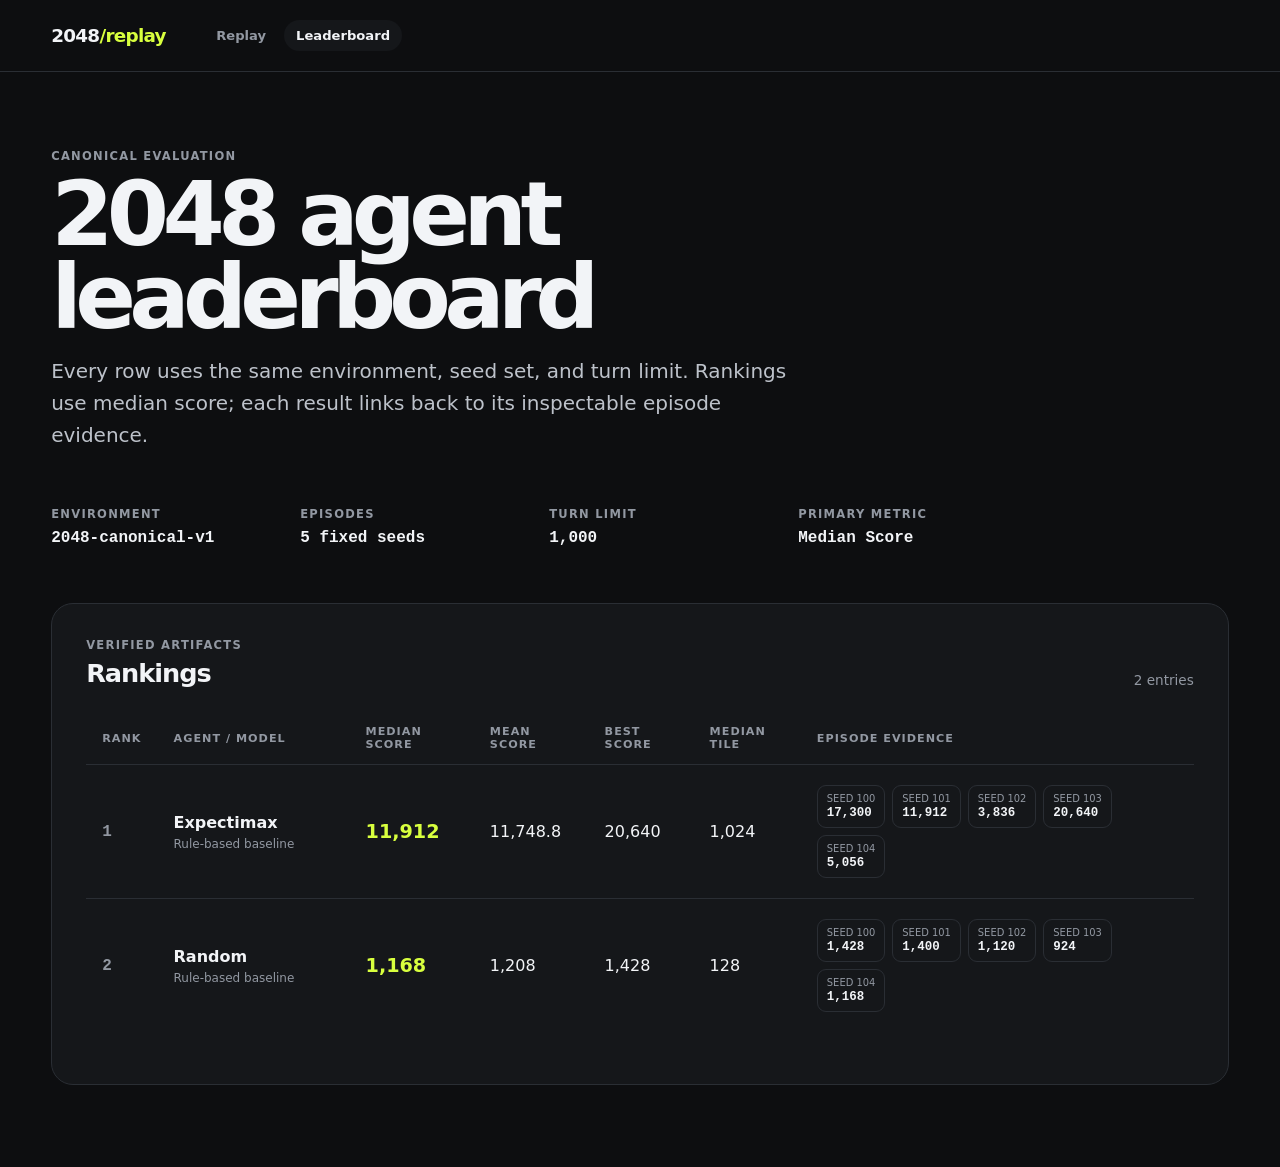
==== viewer/leaderboard.html @ 8c12ebd9 "Add leaderboard and contain replay log" ====
<!doctype html>
<html lang="en">
  <head>
    <meta charset="utf-8" />
    <meta name="viewport" content="width=device-width, initial-scale=1" />
    <meta name="description" content="Compare reproducible 2048 agent evaluations and open every recorded episode." />
    <title>2048 Agent Leaderboard</title>
    <link rel="stylesheet" href="styles.css" />
  </head>
  <body class="leaderboard-page">
    <header class="site-header">
      <div class="header-primary">
        <a class="brand" href="index.html" aria-label="2048 replay home">2048<span>/replay</span></a>
        <nav class="site-nav" aria-label="Viewer pages">
          <a href="index.html">Replay</a>
          <a class="active" href="leaderboard.html" aria-current="page">Leaderboard</a>
        </nav>
      </div>
    </header>

    <main class="leaderboard-layout">
      <section class="leaderboard-hero" aria-labelledby="leaderboard-title">
        <p class="eyebrow">Canonical evaluation</p>
        <h1 id="leaderboard-title">2048 agent leaderboard</h1>
        <p class="leaderboard-intro">
          Every row uses the same environment, seed set, and turn limit. Rankings use median score;
          each result links back to its inspectable episode evidence.
        </p>
        <dl class="evaluation-contract" aria-label="Evaluation contract">
          <div><dt>Environment</dt><dd id="leaderboard-environment">—</dd></div>
          <div><dt>Episodes</dt><dd id="leaderboard-episodes">—</dd></div>
          <div><dt>Turn limit</dt><dd id="leaderboard-turns">—</dd></div>
          <div><dt>Primary metric</dt><dd id="leaderboard-metric">—</dd></div>
        </dl>
      </section>

      <section class="leaderboard-panel" aria-labelledby="rankings-title">
        <div class="leaderboard-heading">
          <div>
            <p class="eyebrow">Verified artifacts</p>
            <h2 id="rankings-title">Rankings</h2>
          </div>
          <p id="leaderboard-count" class="leaderboard-count"></p>
        </div>
        <div class="table-scroll" tabindex="0" aria-label="Scrollable leaderboard table">
          <table>
            <thead>
              <tr>
                <th scope="col">Rank</th>
                <th scope="col">Agent / model</th>
                <th scope="col">Median score</th>
                <th scope="col">Mean score</th>
                <th scope="col">Best score</th>
                <th scope="col">Median tile</th>
                <th scope="col">Episode evidence</th>
              </tr>
            </thead>
            <tbody id="leaderboard-rows"></tbody>
          </table>
        </div>
        <p id="leaderboard-error" class="leaderboard-error" role="alert"></p>
      </section>
    </main>

    <script src="leaderboard.js" defer></script>
  </body>
</html>
---- viewer/styles.css ----
:root {
  color-scheme: dark;
  --background: #0d0e10;
  --panel: #15171a;
  --panel-strong: #1a1d21;
  --line: #2a2e34;
  --muted: #9298a2;
  --text: #f2f4f7;
  --accent: #d8ff3e;
  --accent-dark: #9ebd1d;
  --success: #6ee7a7;
  --danger: #ff7c7c;
  --board: #252a30;
}

* { box-sizing: border-box; }

body {
  margin: 0;
  min-width: 320px;
  background: var(--background);
  color: var(--text);
  font-family: Inter, ui-sans-serif, system-ui, -apple-system, BlinkMacSystemFont, "Segoe UI", sans-serif;
}

.replay-page { height: 100dvh; overflow: hidden; }

button, select, input { font: inherit; }
button, select, .file-button { border-radius: 999px; }
button, select, .file-button { border: 1px solid var(--line); }

.site-header {
  height: 72px;
  display: flex;
  align-items: center;
  justify-content: space-between;
  padding: 0 clamp(20px, 4vw, 64px);
  border-bottom: 1px solid var(--line);
}

.header-primary, .site-nav { display: flex; align-items: center; }
.header-primary { gap: clamp(22px, 3vw, 44px); }
.site-nav { gap: 6px; }
.site-nav a {
  padding: 8px 12px;
  border-radius: 999px;
  color: var(--muted);
  font-size: 0.82rem;
  font-weight: 700;
  text-decoration: none;
}
.site-nav a:hover, .site-nav a.active { background: var(--panel); color: var(--text); }

.brand {
  color: var(--text);
  font-size: 1.15rem;
  font-weight: 850;
  letter-spacing: -0.04em;
  text-decoration: none;
}

.brand span { color: var(--accent); }
.header-actions { display: flex; gap: 10px; align-items: center; }
#replay-file { position: absolute; inline-size: 1px; block-size: 1px; opacity: 0; }

.file-button, .quiet-button, .copy-link {
  padding: 9px 15px;
  background: transparent;
  color: var(--text);
  cursor: pointer;
}

.file-button:hover, .quiet-button:hover, .copy-link:hover { border-color: var(--muted); }

.replay-layout {
  display: grid;
  grid-template-columns: minmax(430px, 1.15fr) minmax(360px, 0.85fr);
  height: calc(100dvh - 72px);
  min-height: 0;
}

.replay-column {
  display: flex;
  flex-direction: column;
  justify-content: flex-start;
  padding: clamp(28px, 5vw, 72px);
  border-right: 1px solid var(--line);
  min-height: 0;
  overflow-y: auto;
}

.evidence-column {
  padding: clamp(24px, 3vw, 48px);
  display: flex;
  flex-direction: column;
  gap: 18px;
  height: 100%;
  min-height: 0;
  overflow-y: auto;
}

.eyebrow-row, .panel-heading, .score-row, .controls, .timeline-labels {
  display: flex;
  align-items: center;
  justify-content: space-between;
}

.eyebrow, .metric-label, dt {
  margin: 0;
  color: var(--muted);
  font-size: 0.72rem;
  font-weight: 750;
  letter-spacing: 0.11em;
  text-transform: uppercase;
}

.environment { margin: 0; color: var(--muted); font-family: ui-monospace, monospace; font-size: 0.78rem; }
.score-row { margin: 22px 0 28px; gap: 24px; }
.score-row > div { display: grid; gap: 4px; }
.score-row strong { font-size: clamp(1.5rem, 3vw, 2.6rem); letter-spacing: -0.06em; }
.metric-muted { color: #555b64; }

.board {
  width: min(100%, 620px);
  aspect-ratio: 1;
  align-self: center;
  padding: clamp(10px, 1.5vw, 16px);
  display: grid;
  grid-template-columns: repeat(4, 1fr);
  gap: clamp(8px, 1vw, 13px);
  border: 1px solid #353b43;
  border-radius: 22px;
  background: var(--board);
  box-shadow: 0 28px 80px rgba(0, 0, 0, 0.32);
}

.tile {
  display: grid;
  place-items: center;
  border-radius: 15px;
  background: #1b1e22;
  color: #171717;
  font-size: clamp(1.25rem, 4.4vw, 3.6rem);
  font-weight: 900;
  letter-spacing: -0.07em;
  transition: background 160ms ease, transform 160ms ease;
}

.tile[data-value="0"] { color: transparent; background: #1b1e22; }
.tile[data-value="2"] { background: #e7e4dc; }
.tile[data-value="4"] { background: #dbe7ca; }
.tile[data-value="8"] { background: #ffce74; }
.tile[data-value="16"] { background: #ffad66; }
.tile[data-value="32"] { background: #ff8268; }
.tile[data-value="64"] { background: #ff5d66; }
.tile[data-value="128"] { background: #eaff76; }
.tile[data-value="256"] { background: #d8ff3e; }
.tile[data-value="512"] { background: #b9f53c; }
.tile[data-value="1024"], .tile[data-value="2048"] { background: #69e7a0; font-size: clamp(1rem, 3.6vw, 3rem); }

.timeline-block { margin-top: 30px; }
.timeline-labels { color: var(--muted); font-size: 0.76rem; }
#timeline-event { color: var(--text); font-weight: 650; }
#timeline { width: 100%; accent-color: var(--accent); margin: 12px 0 18px; }
.controls { justify-content: center; flex-wrap: wrap; gap: 9px; }
.controls button, .controls select {
  min-width: 44px;
  min-height: 42px;
  background: var(--panel);
  color: var(--text);
  cursor: pointer;
}
.controls button:hover { border-color: var(--muted); }
.controls .primary-control { background: var(--accent); border-color: var(--accent); color: #111; }
.controls .copy-link { min-width: auto; padding-inline: 15px; }

.panel { padding: 22px; border: 1px solid var(--line); border-radius: 18px; background: var(--panel); }
.decision-panel { background: var(--panel-strong); }
.panel-heading { align-items: flex-start; gap: 16px; }
.panel-heading h1, .panel-heading h2 { margin: 5px 0 0; letter-spacing: -0.04em; }
.panel-heading h1 { font-size: 1.8rem; }
.panel-heading h2 { font-size: 1rem; }
.panel-heading.compact { margin-bottom: 18px; }
.status { padding: 7px 10px; border-radius: 999px; font-size: 0.74rem; font-weight: 800; }
.status.neutral { background: #2c3036; color: var(--muted); }
.status.valid { background: rgba(110, 231, 167, 0.12); color: var(--success); }
.status.invalid { background: rgba(255, 124, 124, 0.12); color: var(--danger); }

.decision-grid { display: grid; grid-template-columns: 1fr 1fr; gap: 18px; margin: 24px 0; }
.decision-grid div, .manifest-list div { display: grid; gap: 5px; }
dd { margin: 0; font-weight: 700; }
.output-block { border-top: 1px solid var(--line); padding-top: 18px; }
pre { margin: 10px 0 0; max-height: 260px; overflow: auto; white-space: pre-wrap; color: #d7dbe0; font: 0.82rem/1.55 ui-monospace, monospace; }

.manifest-list { margin: 0; display: grid; gap: 13px; }
.manifest-list div { grid-template-columns: 128px 1fr; }
.manifest-list dd { font-family: ui-monospace, monospace; font-size: 0.78rem; overflow-wrap: anywhere; }

.log-panel {
  flex: 0 0 clamp(260px, 42vh, 560px);
  min-height: 0;
  display: flex;
  flex-direction: column;
  overflow: hidden;
}
.turn-log {
  min-height: 0;
  margin: 0;
  padding: 0 5px 0 0;
  display: grid;
  gap: 7px;
  overflow-y: auto;
  overscroll-behavior: contain;
  scrollbar-gutter: stable;
  list-style: none;
}
.turn-log button {
  width: 100%;
  padding: 11px 12px;
  display: grid;
  grid-template-columns: 44px 1fr auto;
  gap: 12px;
  text-align: left;
  border-radius: 10px;
  border: 1px solid transparent;
  background: transparent;
  color: var(--text);
  cursor: pointer;
}
.turn-log button:hover, .turn-log button.active { background: #20242a; border-color: var(--line); }
.turn-log .turn-number { color: var(--muted); }
.turn-log .turn-score { color: var(--accent); }

.viewer-footer {
  margin-top: 22px;
  padding-top: 14px;
  display: flex;
  justify-content: space-between;
  gap: 24px;
  border-top: 1px solid var(--line);
  color: var(--muted);
  font-size: 0.78rem;
}
.viewer-footer p { margin: 0; }
#error { color: var(--danger); }

.leaderboard-page { min-height: 100dvh; }
.leaderboard-layout {
  width: min(1500px, 100%);
  margin: 0 auto;
  padding: clamp(40px, 6vw, 88px) clamp(20px, 4vw, 64px);
}
.leaderboard-hero { max-width: 980px; }
.leaderboard-hero h1 {
  margin: 10px 0 16px;
  font-size: clamp(2.6rem, 7vw, 6.6rem);
  line-height: 0.93;
  letter-spacing: -0.075em;
}
.leaderboard-intro {
  max-width: 760px;
  margin: 0;
  color: #bdc2ca;
  font-size: clamp(1rem, 1.8vw, 1.25rem);
  line-height: 1.6;
}
.evaluation-contract {
  margin: clamp(30px, 5vw, 56px) 0;
  display: grid;
  grid-template-columns: repeat(4, minmax(140px, 1fr));
  gap: 16px;
}
.evaluation-contract div { display: grid; gap: 8px; }
.evaluation-contract dd { font-family: ui-monospace, monospace; }
.leaderboard-panel {
  padding: clamp(20px, 3vw, 34px);
  border: 1px solid var(--line);
  border-radius: 22px;
  background: var(--panel);
}
.leaderboard-heading { display: flex; align-items: flex-end; justify-content: space-between; gap: 24px; margin-bottom: 24px; }
.leaderboard-heading h2 { margin: 6px 0 0; font-size: 1.6rem; letter-spacing: -0.04em; }
.leaderboard-count { margin: 0; color: var(--muted); font-size: 0.85rem; }
.table-scroll { overflow-x: auto; }
.leaderboard-panel table { width: 100%; min-width: 1050px; border-collapse: collapse; }
.leaderboard-panel th {
  padding: 13px 16px;
  border-bottom: 1px solid var(--line);
  color: var(--muted);
  font-size: 0.7rem;
  letter-spacing: 0.09em;
  text-align: left;
  text-transform: uppercase;
}
.leaderboard-panel td { padding: 20px 16px; border-bottom: 1px solid var(--line); vertical-align: middle; }
.leaderboard-panel tbody tr:last-child td { border-bottom: 0; }
.leaderboard-panel tbody tr:hover { background: var(--panel-strong); }
.rank-cell { color: var(--muted); font: 700 1rem ui-monospace, monospace; }
.agent-identity { min-width: 160px; display: grid; gap: 5px; }
.agent-identity strong { font-size: 1rem; }
.agent-identity span { color: var(--muted); font-size: 0.75rem; }
.primary-metric { color: var(--accent); font-size: 1.2rem; font-weight: 850; }
.episode-links { min-width: 350px; display: flex; flex-wrap: wrap; gap: 7px; }
.episode-links a {
  padding: 7px 9px;
  display: grid;
  gap: 2px;
  border: 1px solid var(--line);
  border-radius: 9px;
  color: var(--text);
  text-decoration: none;
}
.episode-links a:hover { border-color: var(--accent-dark); background: rgba(216, 255, 62, 0.05); }
.episode-links span { color: var(--muted); font-size: 0.62rem; text-transform: uppercase; }
.episode-links strong { font: 700 0.78rem ui-monospace, monospace; }
.leaderboard-error { margin: 18px 0 0; color: var(--danger); }

@media (max-width: 900px) {
  .replay-page { height: auto; overflow: auto; }
  .replay-layout { height: auto; grid-template-columns: 1fr; }
  .replay-column { border-right: 0; border-bottom: 1px solid var(--line); }
  .evidence-column { height: auto; }
  .evaluation-contract { grid-template-columns: 1fr 1fr; }
}

@media (max-width: 520px) {
  .site-header {
    height: auto;
    min-height: 72px;
    padding-block: 16px;
    flex-direction: column;
    align-items: stretch;
    gap: 16px;
  }
  .header-primary { justify-content: space-between; gap: 10px; }
  .header-actions { width: 100%; flex-wrap: wrap; align-items: stretch; }
  .header-actions > * { flex: 1 1 auto; text-align: center; }
  #catalog-episode { flex-basis: 100%; width: 100%; }
  .score-row { gap: 12px; }
  .score-row strong { font-size: 1.35rem; }
  .board { border-radius: 16px; }
  .tile { border-radius: 10px; }
  .manifest-list div { grid-template-columns: 1fr; }
  .viewer-footer { flex-direction: column; }
  .evaluation-contract { grid-template-columns: 1fr; }
  .leaderboard-panel { padding-inline: 14px; }
}

@media (prefers-reduced-motion: reduce) {
  .tile { transition: none; }
}
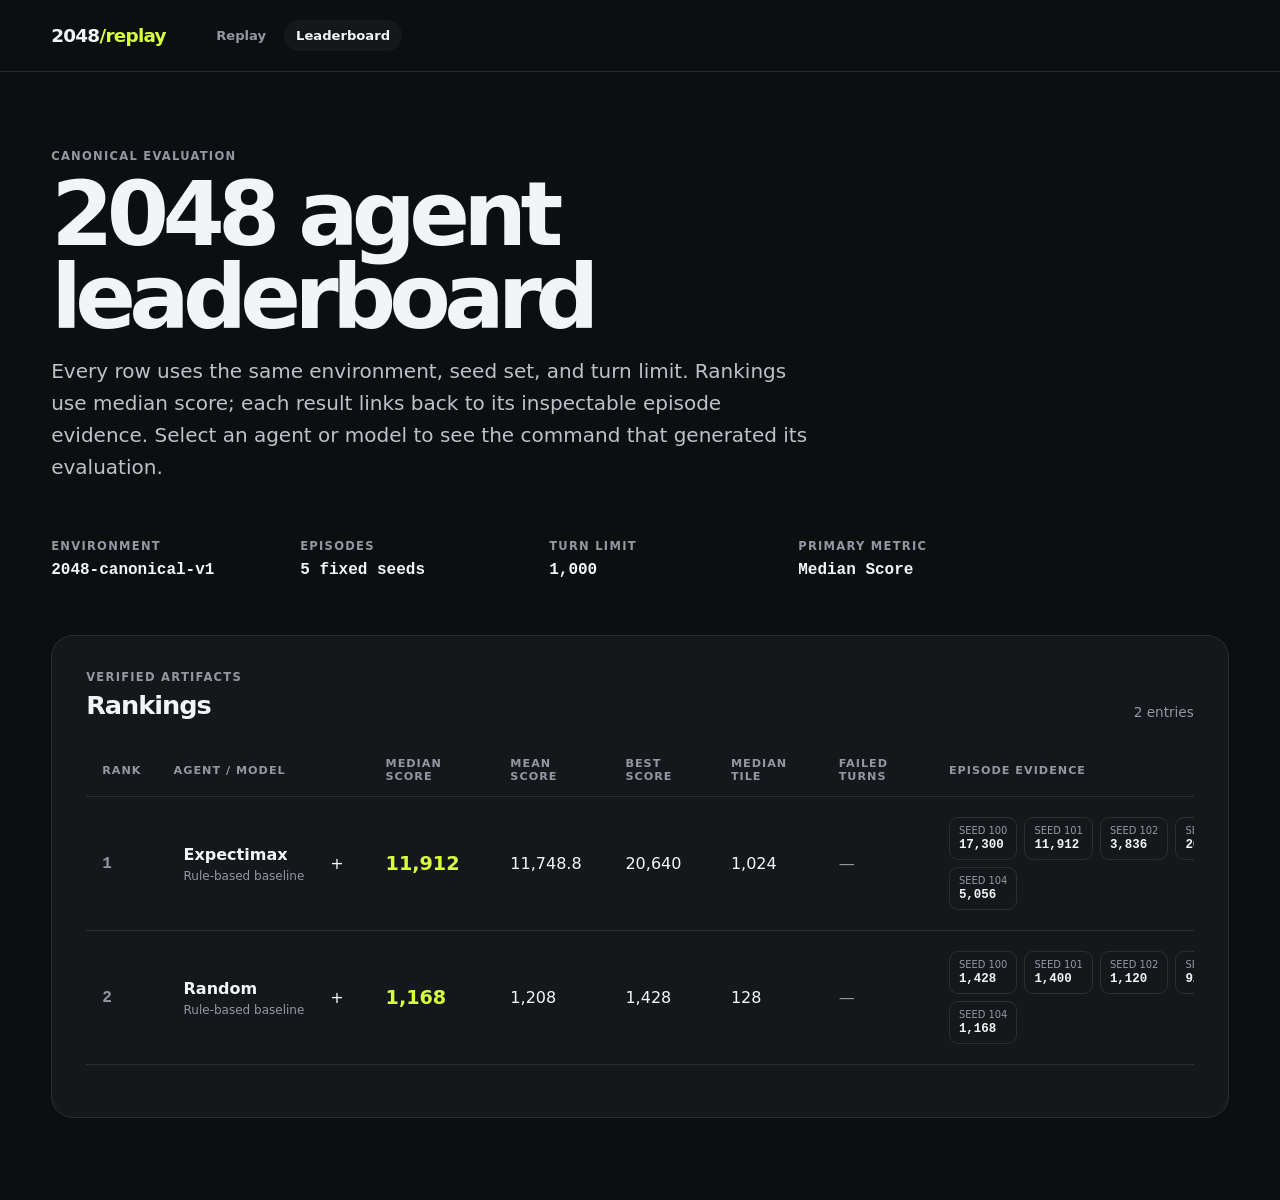
==== commit d1a586bf: "Show evaluation commands and failed turns" ====
--- a/viewer/leaderboard.html
+++ b/viewer/leaderboard.html
@@ -24,7 +24,8 @@
         <h1 id="leaderboard-title">2048 agent leaderboard</h1>
         <p class="leaderboard-intro">
           Every row uses the same environment, seed set, and turn limit. Rankings use median score;
-          each result links back to its inspectable episode evidence.
+          each result links back to its inspectable episode evidence. Select an agent or model to see
+          the command that generated its evaluation.
         </p>
         <dl class="evaluation-contract" aria-label="Evaluation contract">
           <div><dt>Environment</dt><dd id="leaderboard-environment">—</dd></div>
@@ -52,6 +53,7 @@
                 <th scope="col">Mean score</th>
                 <th scope="col">Best score</th>
                 <th scope="col">Median tile</th>
+                <th scope="col">Failed turns</th>
                 <th scope="col">Episode evidence</th>
               </tr>
             </thead>
--- a/viewer/styles.css
+++ b/viewer/styles.css
@@ -282,7 +282,7 @@
 .leaderboard-heading h2 { margin: 6px 0 0; font-size: 1.6rem; letter-spacing: -0.04em; }
 .leaderboard-count { margin: 0; color: var(--muted); font-size: 0.85rem; }
 .table-scroll { overflow-x: auto; }
-.leaderboard-panel table { width: 100%; min-width: 1050px; border-collapse: collapse; }
+.leaderboard-panel table { width: 100%; min-width: 1240px; border-collapse: collapse; }
 .leaderboard-panel th {
   padding: 13px 16px;
   border-bottom: 1px solid var(--line);
@@ -295,11 +295,30 @@
 .leaderboard-panel td { padding: 20px 16px; border-bottom: 1px solid var(--line); vertical-align: middle; }
 .leaderboard-panel tbody tr:last-child td { border-bottom: 0; }
 .leaderboard-panel tbody tr:hover { background: var(--panel-strong); }
+.leaderboard-panel tbody .entry-details:hover { background: transparent; }
 .rank-cell { color: var(--muted); font: 700 1rem ui-monospace, monospace; }
-.agent-identity { min-width: 160px; display: grid; gap: 5px; }
+.entry-toggle {
+  width: 100%;
+  min-width: 180px;
+  padding: 8px 10px;
+  display: flex;
+  align-items: center;
+  justify-content: space-between;
+  gap: 16px;
+  border: 0;
+  border-radius: 10px;
+  background: transparent;
+  color: var(--text);
+  text-align: left;
+  cursor: pointer;
+}
+.entry-toggle:hover { background: #20242a; }
+.agent-identity { display: grid; gap: 5px; }
 .agent-identity strong { font-size: 1rem; }
 .agent-identity span { color: var(--muted); font-size: 0.75rem; }
 .primary-metric { color: var(--accent); font-size: 1.2rem; font-weight: 850; }
+.failed-turns { min-width: 150px; font-family: ui-monospace, monospace; font-size: 0.78rem; }
+.muted-cell { color: var(--muted); }
 .episode-links { min-width: 350px; display: flex; flex-wrap: wrap; gap: 7px; }
 .episode-links a {
   padding: 7px 9px;
@@ -314,6 +333,34 @@
 .episode-links span { color: var(--muted); font-size: 0.62rem; text-transform: uppercase; }
 .episode-links strong { font: 700 0.78rem ui-monospace, monospace; }
 .leaderboard-error { margin: 18px 0 0; color: var(--danger); }
+.entry-details[hidden] { display: none; }
+.entry-details td { padding: 0 16px 22px; }
+.entry-details-content {
+  padding: 20px;
+  display: grid;
+  grid-template-columns: minmax(0, 1.5fr) minmax(260px, 0.5fr);
+  gap: 24px;
+  border: 1px solid var(--line);
+  border-radius: 14px;
+  background: #101215;
+}
+.command-block { min-width: 0; display: grid; grid-template-columns: 1fr auto; gap: 10px 16px; align-items: start; }
+.command-block .metric-label { grid-column: 1 / -1; }
+.command-block code {
+  padding: 13px;
+  border-radius: 10px;
+  background: #090a0c;
+  color: #dce2e8;
+  font: 0.78rem/1.55 ui-monospace, monospace;
+  overflow-wrap: anywhere;
+}
+.copy-command {
+  padding: 9px 12px;
+  background: var(--panel);
+  color: var(--text);
+  cursor: pointer;
+}
+.failure-block p:last-child { margin: 10px 0 0; color: #bdc2ca; font-size: 0.82rem; line-height: 1.55; }
 
 @media (max-width: 900px) {
   .replay-page { height: auto; overflow: auto; }
@@ -321,6 +368,7 @@
   .replay-column { border-right: 0; border-bottom: 1px solid var(--line); }
   .evidence-column { height: auto; }
   .evaluation-contract { grid-template-columns: 1fr 1fr; }
+  .entry-details-content { grid-template-columns: 1fr; }
 }
 
 @media (max-width: 520px) {
